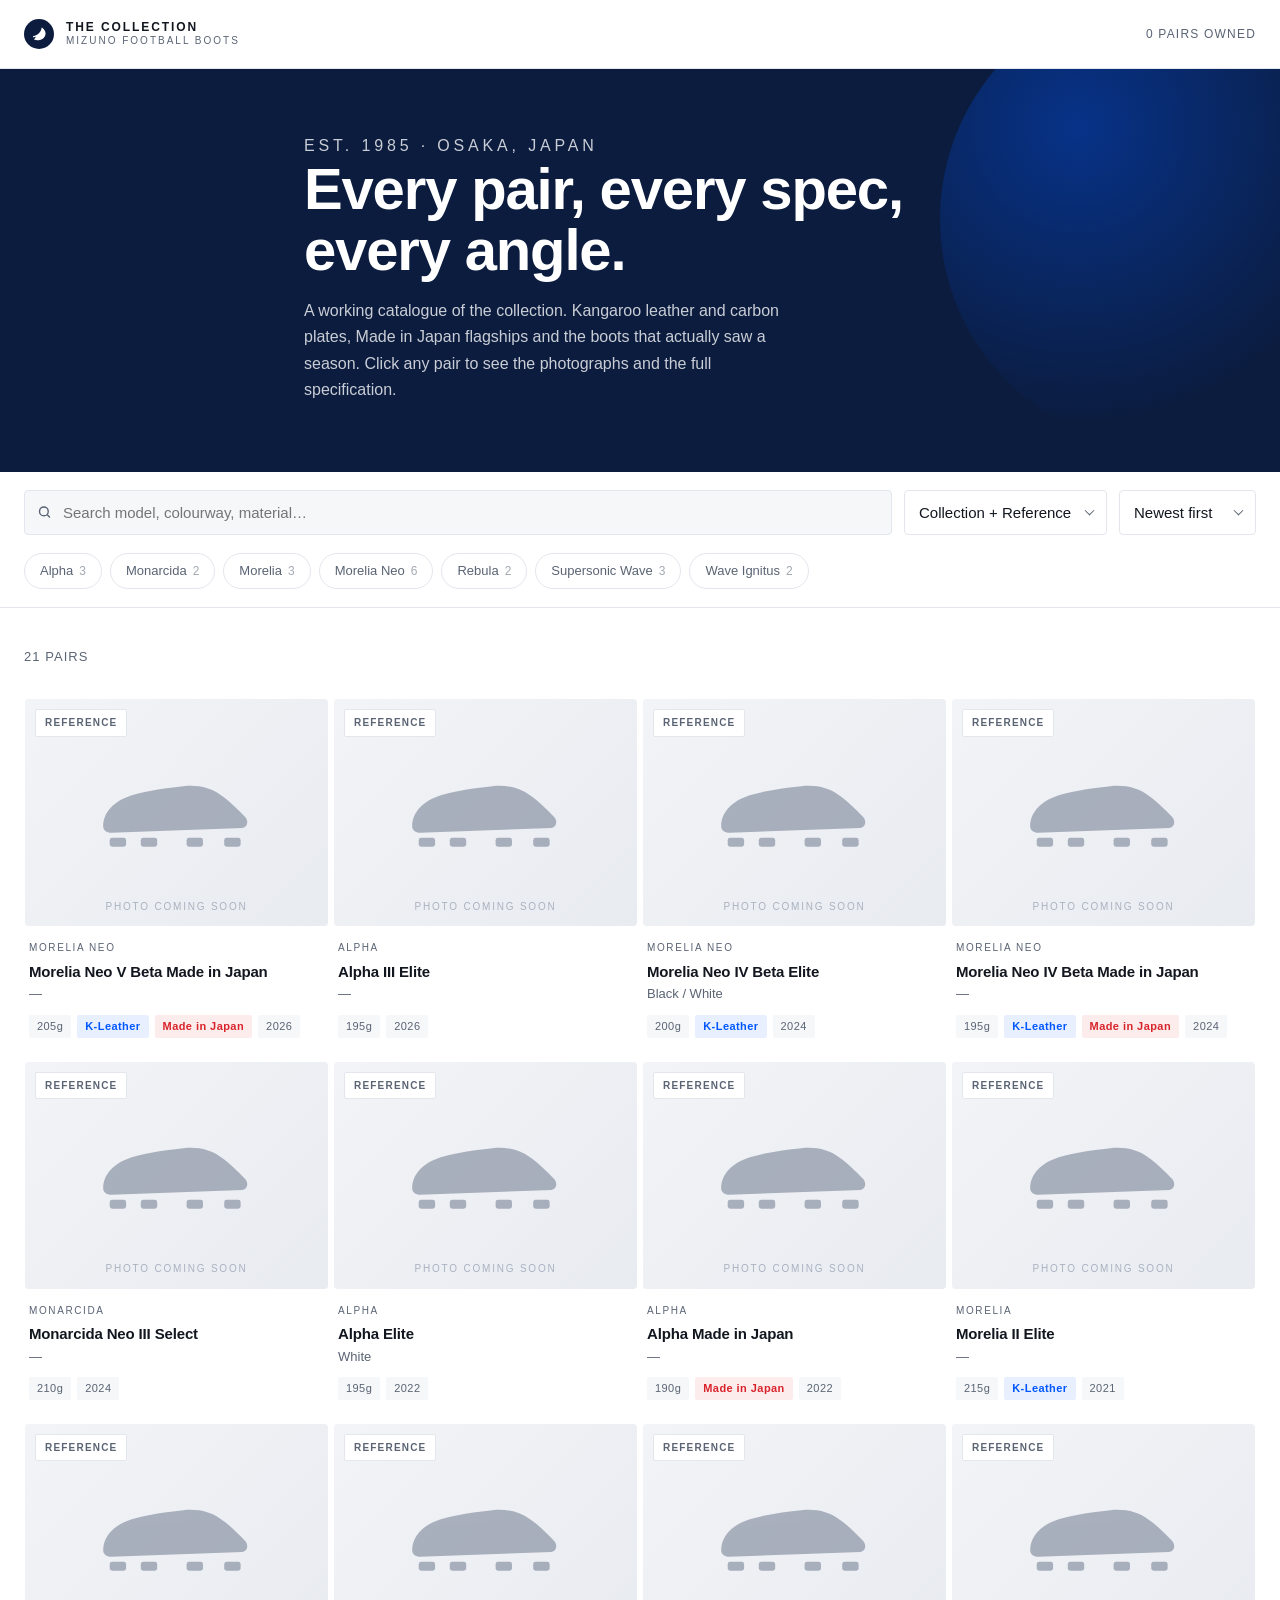
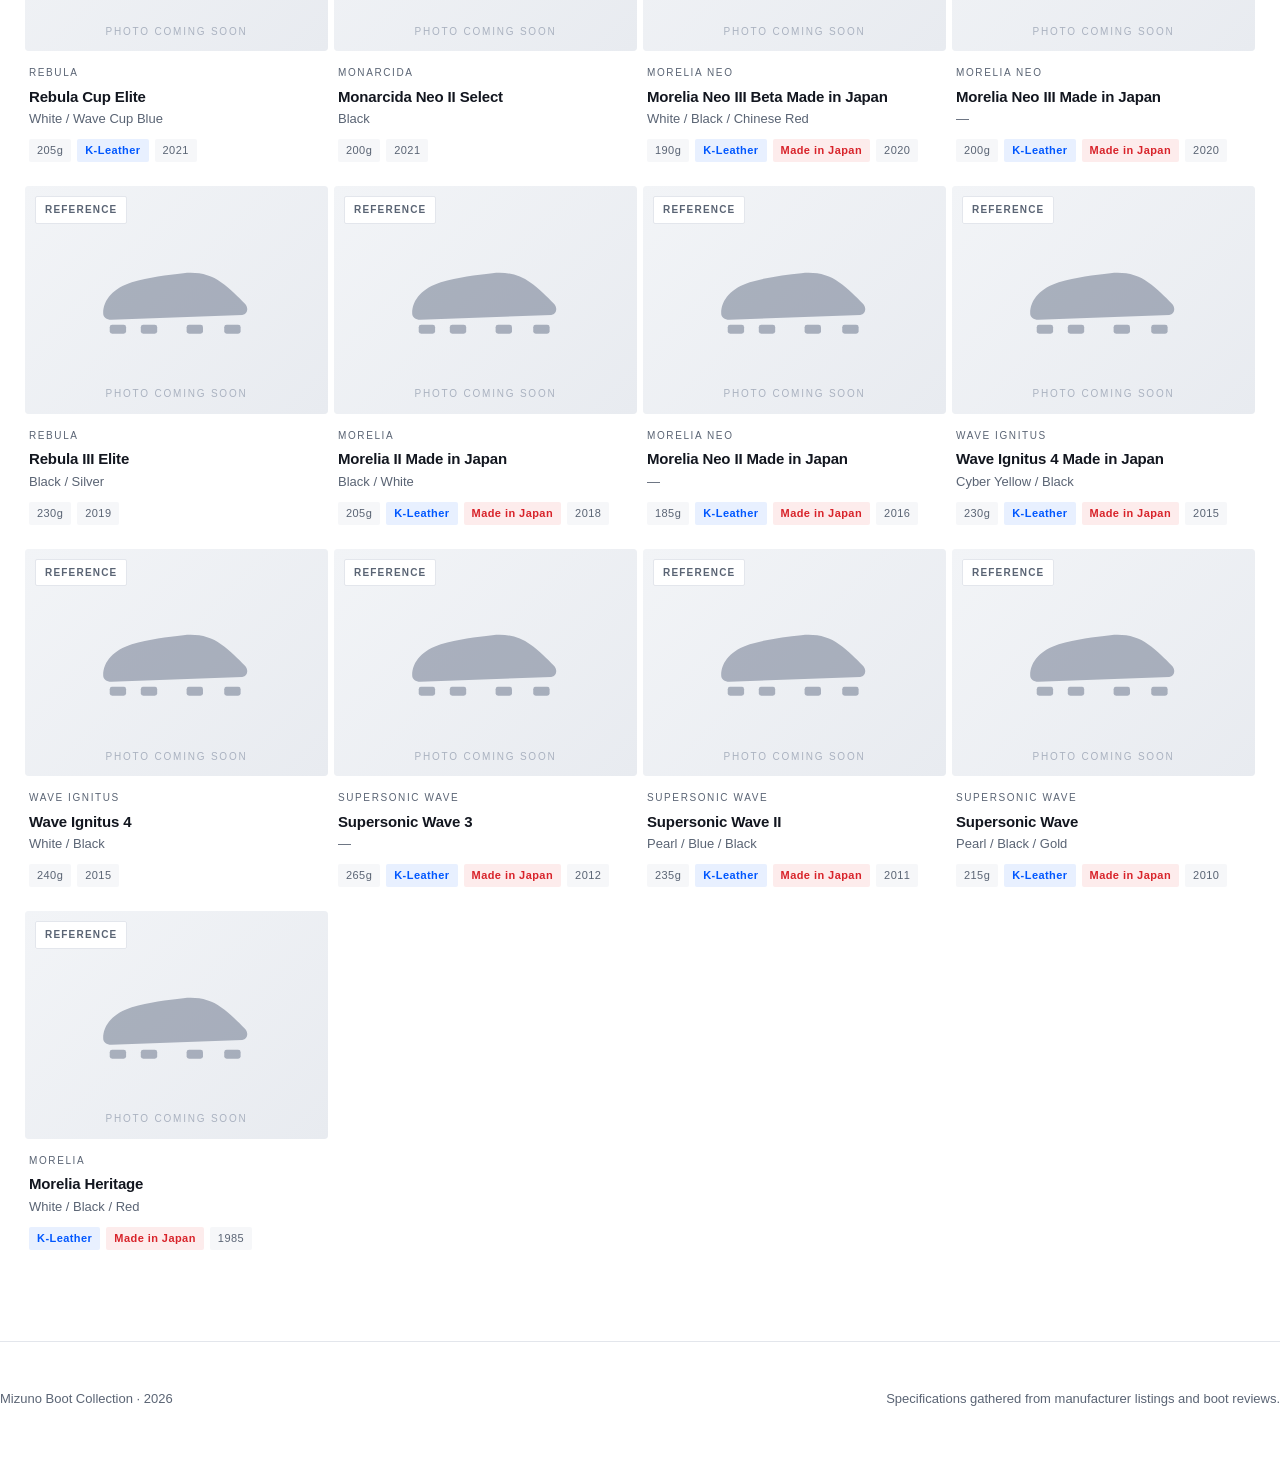
==== index.html @ 8a69a02f "Build the boot collection catalogue site A static, dependency-free site that presents the collection" ====
<!doctype html>
<html lang="en">
<head>
<meta charset="utf-8">
<meta name="viewport" content="width=device-width, initial-scale=1">
<title>Mizuno Boot Collection</title>
<meta name="description" content="A catalogue of a Mizuno football boot collection, with full specifications for every pair.">
<link rel="stylesheet" href="assets/css/styles.css">
</head>
<body>

<header class="masthead">
  <div class="wrap masthead__bar">
    <a class="brand" href="index.html">
      <span class="brand__mark" data-mark></span>
      <span class="brand__text">
        The Collection
        <span>Mizuno Football Boots</span>
      </span>
    </a>
    <p class="masthead__count"><span data-owned-count>0 pairs</span> owned</p>
  </div>
</header>

<section class="hero">
  <div class="wrap hero__inner">
    <p class="hero__eyebrow">Est. 1985 &middot; Osaka, Japan</p>
    <h1>Every pair, every spec, every angle.</h1>
    <p>
      A working catalogue of the collection. Kangaroo leather and carbon plates,
      Made in Japan flagships and the boots that actually saw a season.
      Click any pair to see the photographs and the full specification.
    </p>
  </div>
</section>

<div class="toolbar">
  <div class="wrap">
    <div class="toolbar__inner">
      <div class="search">
        <span data-search-icon></span>
        <input id="q" type="search" placeholder="Search model, colourway, material…" autocomplete="off">
      </div>

      <div class="select">
        <select id="view" aria-label="Which boots to show">
          <option value="owned">My Collection</option>
          <option value="all">Collection + Reference</option>
          <option value="ref">Reference only</option>
        </select>
      </div>

      <div class="select">
        <select id="sort" aria-label="Sort by">
          <option value="year-desc">Newest first</option>
          <option value="year-asc">Oldest first</option>
          <option value="weight-asc">Lightest first</option>
          <option value="weight-desc">Heaviest first</option>
          <option value="name">Name A–Z</option>
        </select>
      </div>
    </div>

    <div class="chips" id="chips"></div>
  </div>
</div>

<main class="wrap">
  <div class="results">
    <p class="results__count" id="count"></p>
    <button class="results__clear" id="clear" hidden>Clear filters</button>
  </div>

  <div class="grid" id="grid"></div>

  <div class="empty" id="empty" hidden>
    <h2>Nothing matches that.</h2>
    <p>Try a different search, or switch the view to include reference models that are not in the collection yet.</p>
  </div>
</main>

<footer class="foot wrap">
  <p>Mizuno Boot Collection &middot; <span data-year></span></p>
  <p>Specifications gathered from manufacturer listings and boot reviews.</p>
</footer>

<script src="data/boots.js"></script>
<script src="assets/js/common.js"></script>
<script src="assets/js/index.js"></script>
</body>
</html>
---- assets/css/styles.css ----
/* ============================================================
   MIZUNO BOOT COLLECTION
   ============================================================ */

:root {
  --navy: #0b1c3f;
  --navy-deep: #050f24;
  --ink: #12161f;
  --ink-soft: #5a6474;
  --line: #e3e6ec;
  --line-soft: #eef0f4;
  --paper: #ffffff;
  --ground: #f6f7f9;
  --accent: #0057ff;
  --accent-soft: #e8f0ff;
  --red: #d8232a;

  --max: 1400px;
  --radius: 4px;
  --shadow-sm: 0 1px 2px rgba(11, 28, 63, .06);
  --shadow-md: 0 8px 30px rgba(11, 28, 63, .10);

  --sans: "Helvetica Neue", Inter, -apple-system, BlinkMacSystemFont, "Segoe UI", Arial, sans-serif;
}

* { box-sizing: border-box; }

html { -webkit-text-size-adjust: 100%; }

body {
  margin: 0;
  font-family: var(--sans);
  color: var(--ink);
  background: var(--paper);
  font-size: 15px;
  line-height: 1.55;
  -webkit-font-smoothing: antialiased;
}

img { max-width: 100%; display: block; }

/* Author rules set display on some of these elements, which would otherwise
   beat the user-agent rule for [hidden]. Make the attribute win. */
[hidden] { display: none !important; }
a { color: inherit; text-decoration: none; }
button { font: inherit; cursor: pointer; }

.wrap {
  max-width: var(--max);
  margin: 0 auto;
  padding: 0 24px;
}

/* ------------------------------------------------- header */

.masthead {
  border-bottom: 1px solid var(--line);
  background: var(--paper);
  position: sticky;
  top: 0;
  z-index: 50;
}

.masthead__bar {
  display: flex;
  align-items: center;
  justify-content: space-between;
  gap: 24px;
  height: 68px;
}

.brand {
  display: flex;
  align-items: center;
  gap: 12px;
  letter-spacing: .16em;
  text-transform: uppercase;
  font-size: 12px;
  font-weight: 700;
}

.brand__mark {
  width: 30px;
  height: 30px;
  flex: none;
  display: grid;
  place-items: center;
  background: var(--navy);
  color: #fff;
  border-radius: 50%;
}

.brand__mark svg { width: 17px; height: 17px; }

.brand__text { line-height: 1.25; }
.brand__text span {
  display: block;
  font-size: 10px;
  letter-spacing: .2em;
  color: var(--ink-soft);
  font-weight: 500;
}

.masthead__count {
  font-size: 12px;
  letter-spacing: .1em;
  text-transform: uppercase;
  color: var(--ink-soft);
}

/* ------------------------------------------------- hero */

.hero {
  background: var(--navy);
  color: #fff;
  padding: 64px 0 68px;
  position: relative;
  overflow: hidden;
}

.hero::after {
  content: "";
  position: absolute;
  right: -120px;
  top: -80px;
  width: 460px;
  height: 460px;
  border-radius: 50%;
  background: radial-gradient(circle at 30% 30%, rgba(0, 87, 255, .38), transparent 65%);
  pointer-events: none;
}

.hero__inner { position: relative; z-index: 1; max-width: 720px; }

.hero__eyebrow {
  font-size: 11px;
  letter-spacing: .24em;
  text-transform: uppercase;
  color: rgba(255, 255, 255, .62);
  margin: 0 0 18px;
}

.hero h1 {
  font-size: clamp(34px, 5.5vw, 58px);
  line-height: 1.04;
  letter-spacing: -.02em;
  margin: 0 0 18px;
  font-weight: 700;
}

.hero p {
  margin: 0;
  font-size: 16px;
  line-height: 1.65;
  color: rgba(255, 255, 255, .78);
  max-width: 56ch;
}

/* ------------------------------------------------- toolbar */

.toolbar {
  border-bottom: 1px solid var(--line);
  background: var(--paper);
  padding: 18px 0;
}

.toolbar__inner {
  display: flex;
  flex-wrap: wrap;
  align-items: center;
  gap: 12px;
}

.search {
  flex: 1 1 240px;
  min-width: 0;
  position: relative;
}

.search input {
  width: 100%;
  font: inherit;
  padding: 10px 14px 10px 38px;
  border: 1px solid var(--line);
  border-radius: var(--radius);
  background: var(--ground);
  color: var(--ink);
  outline: none;
}

.search input:focus {
  border-color: var(--accent);
  background: var(--paper);
  box-shadow: 0 0 0 3px var(--accent-soft);
}

.search svg {
  position: absolute;
  left: 13px;
  top: 50%;
  transform: translateY(-50%);
  width: 15px;
  height: 15px;
  color: var(--ink-soft);
  pointer-events: none;
}

.select {
  position: relative;
  flex: none;
}

.select select {
  appearance: none;
  font: inherit;
  padding: 10px 34px 10px 14px;
  border: 1px solid var(--line);
  border-radius: var(--radius);
  background: var(--paper);
  color: var(--ink);
  outline: none;
  cursor: pointer;
}

.select select:focus {
  border-color: var(--accent);
  box-shadow: 0 0 0 3px var(--accent-soft);
}

.select::after {
  content: "";
  position: absolute;
  right: 14px;
  top: 50%;
  width: 6px;
  height: 6px;
  border-right: 1.5px solid var(--ink-soft);
  border-bottom: 1.5px solid var(--ink-soft);
  transform: translateY(-70%) rotate(45deg);
  pointer-events: none;
}

/* ------------------------------------------------- filter chips */

.chips {
  display: flex;
  flex-wrap: wrap;
  gap: 8px;
  padding: 18px 0 0;
}

.chip {
  border: 1px solid var(--line);
  background: var(--paper);
  border-radius: 100px;
  padding: 7px 15px;
  font-size: 13px;
  color: var(--ink-soft);
  transition: all .14s ease;
  white-space: nowrap;
}

.chip:hover { border-color: var(--ink-soft); color: var(--ink); }

.chip[aria-pressed="true"] {
  background: var(--navy);
  border-color: var(--navy);
  color: #fff;
}

.chip__n {
  font-variant-numeric: tabular-nums;
  opacity: .55;
  margin-left: 6px;
  font-size: 12px;
}

/* ------------------------------------------------- results bar */

.results {
  display: flex;
  align-items: baseline;
  justify-content: space-between;
  gap: 16px;
  padding: 26px 0 18px;
  flex-wrap: wrap;
}

.results__count {
  font-size: 13px;
  letter-spacing: .08em;
  text-transform: uppercase;
  color: var(--ink-soft);
}

.results__clear {
  border: 0;
  background: none;
  padding: 0;
  font-size: 13px;
  color: var(--accent);
  text-decoration: underline;
  text-underline-offset: 3px;
}

/* ------------------------------------------------- grid */

.grid {
  display: grid;
  grid-template-columns: repeat(auto-fill, minmax(258px, 1fr));
  gap: 4px 4px;
  padding-bottom: 72px;
}

.card {
  display: flex;
  flex-direction: column;
  background: var(--paper);
  border: 1px solid transparent;
  border-radius: var(--radius);
  padding: 0 0 18px;
  transition: border-color .16s ease, box-shadow .16s ease, transform .16s ease;
  position: relative;
}

.card:hover {
  border-color: var(--line);
  box-shadow: var(--shadow-md);
  transform: translateY(-2px);
  z-index: 2;
}

.card__media {
  position: relative;
  aspect-ratio: 4 / 3;
  background: var(--ground);
  border-radius: var(--radius);
  overflow: hidden;
  margin-bottom: 14px;
}

.card__media img {
  width: 100%;
  height: 100%;
  object-fit: cover;
  transition: opacity .25s ease, transform .5s ease;
}

.card__media img.is-alt { position: absolute; inset: 0; opacity: 0; }
.card:hover .card__media img.is-alt { opacity: 1; }
.card:hover .card__media img.is-main { transform: scale(1.02); }

.card__flag {
  position: absolute;
  left: 10px;
  top: 10px;
  z-index: 2;
  font-size: 10px;
  letter-spacing: .12em;
  text-transform: uppercase;
  font-weight: 700;
  padding: 5px 9px;
  border-radius: 2px;
  background: var(--navy);
  color: #fff;
}

.card__flag--ref { background: #fff; color: var(--ink-soft); border: 1px solid var(--line); }

.card__shots {
  position: absolute;
  right: 10px;
  bottom: 10px;
  z-index: 2;
  display: flex;
  align-items: center;
  gap: 5px;
  font-size: 11px;
  color: var(--ink-soft);
  background: rgba(255, 255, 255, .92);
  border-radius: 100px;
  padding: 4px 9px;
}

.card__shots svg { width: 12px; height: 12px; }

.card__body { padding: 0 4px; }

.card__line {
  font-size: 10px;
  letter-spacing: .16em;
  text-transform: uppercase;
  color: var(--ink-soft);
  margin: 0 0 6px;
}

.card__name {
  font-size: 15px;
  font-weight: 600;
  letter-spacing: -.01em;
  margin: 0 0 3px;
  line-height: 1.3;
}

.card__colorway {
  font-size: 13px;
  color: var(--ink-soft);
  margin: 0 0 10px;
  min-height: 20px;
}

.card__meta {
  display: flex;
  flex-wrap: wrap;
  gap: 6px;
}

.tag {
  font-size: 11px;
  letter-spacing: .04em;
  padding: 3px 8px;
  border-radius: 2px;
  background: var(--ground);
  color: var(--ink-soft);
  white-space: nowrap;
}

.tag--mij { background: #fdecec; color: var(--red); font-weight: 600; }
.tag--k { background: var(--accent-soft); color: var(--accent); font-weight: 600; }

/* ------------------------------------------------- placeholder art */

.ph {
  width: 100%;
  height: 100%;
  display: grid;
  place-items: center;
  background:
    linear-gradient(135deg, #f2f4f7 0%, #e8ebf0 100%);
  position: relative;
}

.ph svg { width: 54%; max-width: 190px; opacity: .3; color: var(--navy); }

.ph__label {
  position: absolute;
  bottom: 12px;
  left: 0;
  right: 0;
  text-align: center;
  font-size: 10px;
  letter-spacing: .18em;
  text-transform: uppercase;
  color: #aab2c0;
}

/* ------------------------------------------------- empty state */

.empty {
  padding: 90px 20px 120px;
  text-align: center;
  color: var(--ink-soft);
}

.empty h2 {
  font-size: 19px;
  color: var(--ink);
  margin: 0 0 8px;
  font-weight: 600;
}

.empty p { margin: 0 auto; max-width: 44ch; }

/* ============================================================
   DETAIL PAGE
   ============================================================ */

.crumbs {
  padding: 22px 0;
  font-size: 13px;
  color: var(--ink-soft);
  display: flex;
  align-items: center;
  gap: 8px;
}

.crumbs a:hover { color: var(--accent); text-decoration: underline; text-underline-offset: 3px; }
.crumbs span { opacity: .5; }

.detail {
  display: grid;
  grid-template-columns: minmax(0, 1.25fr) minmax(0, 1fr);
  gap: 56px;
  padding-bottom: 40px;
  align-items: start;
}

/* ------------- gallery ------------- */

.gallery { position: sticky; top: 92px; }

.stage {
  position: relative;
  aspect-ratio: 4 / 3;
  background: var(--ground);
  border-radius: var(--radius);
  overflow: hidden;
}

.stage img {
  width: 100%;
  height: 100%;
  object-fit: cover;
}

.stage__nav {
  position: absolute;
  top: 50%;
  transform: translateY(-50%);
  width: 40px;
  height: 40px;
  border-radius: 50%;
  border: 1px solid var(--line);
  background: rgba(255, 255, 255, .94);
  color: var(--ink);
  display: grid;
  place-items: center;
  box-shadow: var(--shadow-sm);
  transition: all .14s ease;
  z-index: 3;
}

.stage__nav:hover { background: #fff; border-color: var(--ink-soft); transform: translateY(-50%) scale(1.06); }
.stage__nav[disabled] { opacity: 0; pointer-events: none; }
.stage__nav svg { width: 15px; height: 15px; }
.stage__nav--prev { left: 14px; }
.stage__nav--next { right: 14px; }

.stage__counter {
  position: absolute;
  right: 14px;
  bottom: 14px;
  z-index: 3;
  font-size: 12px;
  font-variant-numeric: tabular-nums;
  background: rgba(255, 255, 255, .94);
  border-radius: 100px;
  padding: 5px 12px;
  color: var(--ink-soft);
}

.thumbs {
  display: flex;
  gap: 8px;
  margin-top: 10px;
  overflow-x: auto;
  padding-bottom: 4px;
  scrollbar-width: thin;
}

.thumb {
  flex: none;
  width: 82px;
  aspect-ratio: 1;
  border-radius: var(--radius);
  overflow: hidden;
  border: 2px solid transparent;
  background: var(--ground);
  padding: 0;
  transition: border-color .14s ease;
}

.thumb img { width: 100%; height: 100%; object-fit: cover; }
.thumb:hover { border-color: var(--line); }
.thumb[aria-current="true"] { border-color: var(--navy); }

/* ------------- info column ------------- */

.info__line {
  font-size: 11px;
  letter-spacing: .2em;
  text-transform: uppercase;
  color: var(--ink-soft);
  margin: 0 0 10px;
}

.info h1 {
  font-size: clamp(26px, 3.4vw, 38px);
  line-height: 1.1;
  letter-spacing: -.02em;
  margin: 0 0 8px;
  font-weight: 700;
}

.info__colorway {
  font-size: 16px;
  color: var(--ink-soft);
  margin: 0 0 20px;
}

.info__tags {
  display: flex;
  flex-wrap: wrap;
  gap: 7px;
  margin-bottom: 26px;
}

.info__desc {
  font-size: 15.5px;
  line-height: 1.72;
  color: #333a48;
  margin: 0 0 32px;
  padding-bottom: 32px;
  border-bottom: 1px solid var(--line);
}

.block { margin-bottom: 34px; }

.block h2 {
  font-size: 11px;
  letter-spacing: .2em;
  text-transform: uppercase;
  color: var(--ink-soft);
  margin: 0 0 16px;
  font-weight: 700;
}

.specs { width: 100%; border-collapse: collapse; }

.specs tr { border-bottom: 1px solid var(--line-soft); }
.specs tr:first-child { border-top: 1px solid var(--line-soft); }

.specs th {
  text-align: left;
  font-weight: 500;
  color: var(--ink-soft);
  padding: 12px 16px 12px 0;
  width: 40%;
  vertical-align: top;
  font-size: 14px;
}

.specs td {
  padding: 12px 0;
  vertical-align: top;
  font-size: 14px;
}

.techlist { list-style: none; margin: 0; padding: 0; }

.techlist li {
  position: relative;
  padding: 0 0 0 22px;
  margin-bottom: 10px;
  font-size: 14.5px;
  line-height: 1.6;
}

.techlist li::before {
  content: "";
  position: absolute;
  left: 2px;
  top: 9px;
  width: 5px;
  height: 5px;
  border-radius: 50%;
  background: var(--accent);
}

.notes {
  background: var(--ground);
  border-left: 3px solid var(--navy);
  border-radius: 0 var(--radius) var(--radius) 0;
  padding: 20px 22px;
  font-size: 14.5px;
  line-height: 1.7;
  white-space: pre-line;
}

.notes--empty { color: #9aa3b2; font-style: italic; border-left-color: var(--line); }

/* ------------- pager ------------- */

.pager {
  display: grid;
  grid-template-columns: 1fr 1fr;
  gap: 4px;
  border-top: 1px solid var(--line);
  margin-top: 20px;
  padding: 40px 0 80px;
}

.pager a {
  display: flex;
  align-items: center;
  gap: 14px;
  padding: 18px;
  border: 1px solid var(--line);
  border-radius: var(--radius);
  transition: all .15s ease;
}

.pager a:hover { border-color: var(--navy); box-shadow: var(--shadow-sm); }
.pager a.is-next { flex-direction: row-reverse; text-align: right; }

.pager__thumb {
  width: 58px;
  height: 58px;
  flex: none;
  border-radius: 3px;
  overflow: hidden;
  background: var(--ground);
}

.pager__thumb img { width: 100%; height: 100%; object-fit: cover; }
.pager__dir {
  font-size: 10px;
  letter-spacing: .16em;
  text-transform: uppercase;
  color: var(--ink-soft);
  margin: 0 0 3px;
}
.pager__name { font-size: 14px; font-weight: 600; margin: 0; line-height: 1.35; }

/* ------------------------------------------------- lightbox */

.lightbox {
  position: fixed;
  inset: 0;
  z-index: 200;
  background: rgba(5, 15, 36, .95);
  display: grid;
  place-items: center;
  padding: 40px;
}

.lightbox[hidden] { display: none; }
.lightbox img { max-width: 100%; max-height: 86vh; object-fit: contain; border-radius: var(--radius); }

.lightbox__close {
  position: absolute;
  top: 20px;
  right: 24px;
  width: 44px;
  height: 44px;
  border-radius: 50%;
  border: 1px solid rgba(255, 255, 255, .25);
  background: transparent;
  color: #fff;
  display: grid;
  place-items: center;
}

.lightbox__close:hover { background: rgba(255, 255, 255, .12); }
.lightbox__close svg { width: 18px; height: 18px; }

.lightbox__nav {
  position: absolute;
  top: 50%;
  transform: translateY(-50%);
  width: 48px;
  height: 48px;
  border-radius: 50%;
  border: 1px solid rgba(255, 255, 255, .25);
  background: transparent;
  color: #fff;
  display: grid;
  place-items: center;
}

.lightbox__nav:hover { background: rgba(255, 255, 255, .12); }
.lightbox__nav svg { width: 18px; height: 18px; }
.lightbox__nav--prev { left: 24px; }
.lightbox__nav--next { right: 24px; }

/* ------------------------------------------------- footer */

.foot {
  border-top: 1px solid var(--line);
  padding: 34px 0 56px;
  font-size: 13px;
  color: var(--ink-soft);
  display: flex;
  justify-content: space-between;
  gap: 20px;
  flex-wrap: wrap;
}

/* ------------------------------------------------- responsive */

@media (max-width: 960px) {
  .detail { grid-template-columns: 1fr; gap: 34px; }
  .gallery { position: static; }
}

@media (max-width: 640px) {
  .wrap { padding: 0 16px; }
  .hero { padding: 44px 0 48px; }
  .grid { grid-template-columns: repeat(auto-fill, minmax(158px, 1fr)); gap: 18px 12px; }
  .card__media { margin-bottom: 10px; }
  .card__name { font-size: 14px; }
  .pager { grid-template-columns: 1fr; }
  .masthead__count { display: none; }
  .toolbar__inner > .select { flex: 1 1 auto; }
  .toolbar__inner > .select select { width: 100%; }
}

@media (prefers-reduced-motion: reduce) {
  * { transition: none !important; animation: none !important; }
}
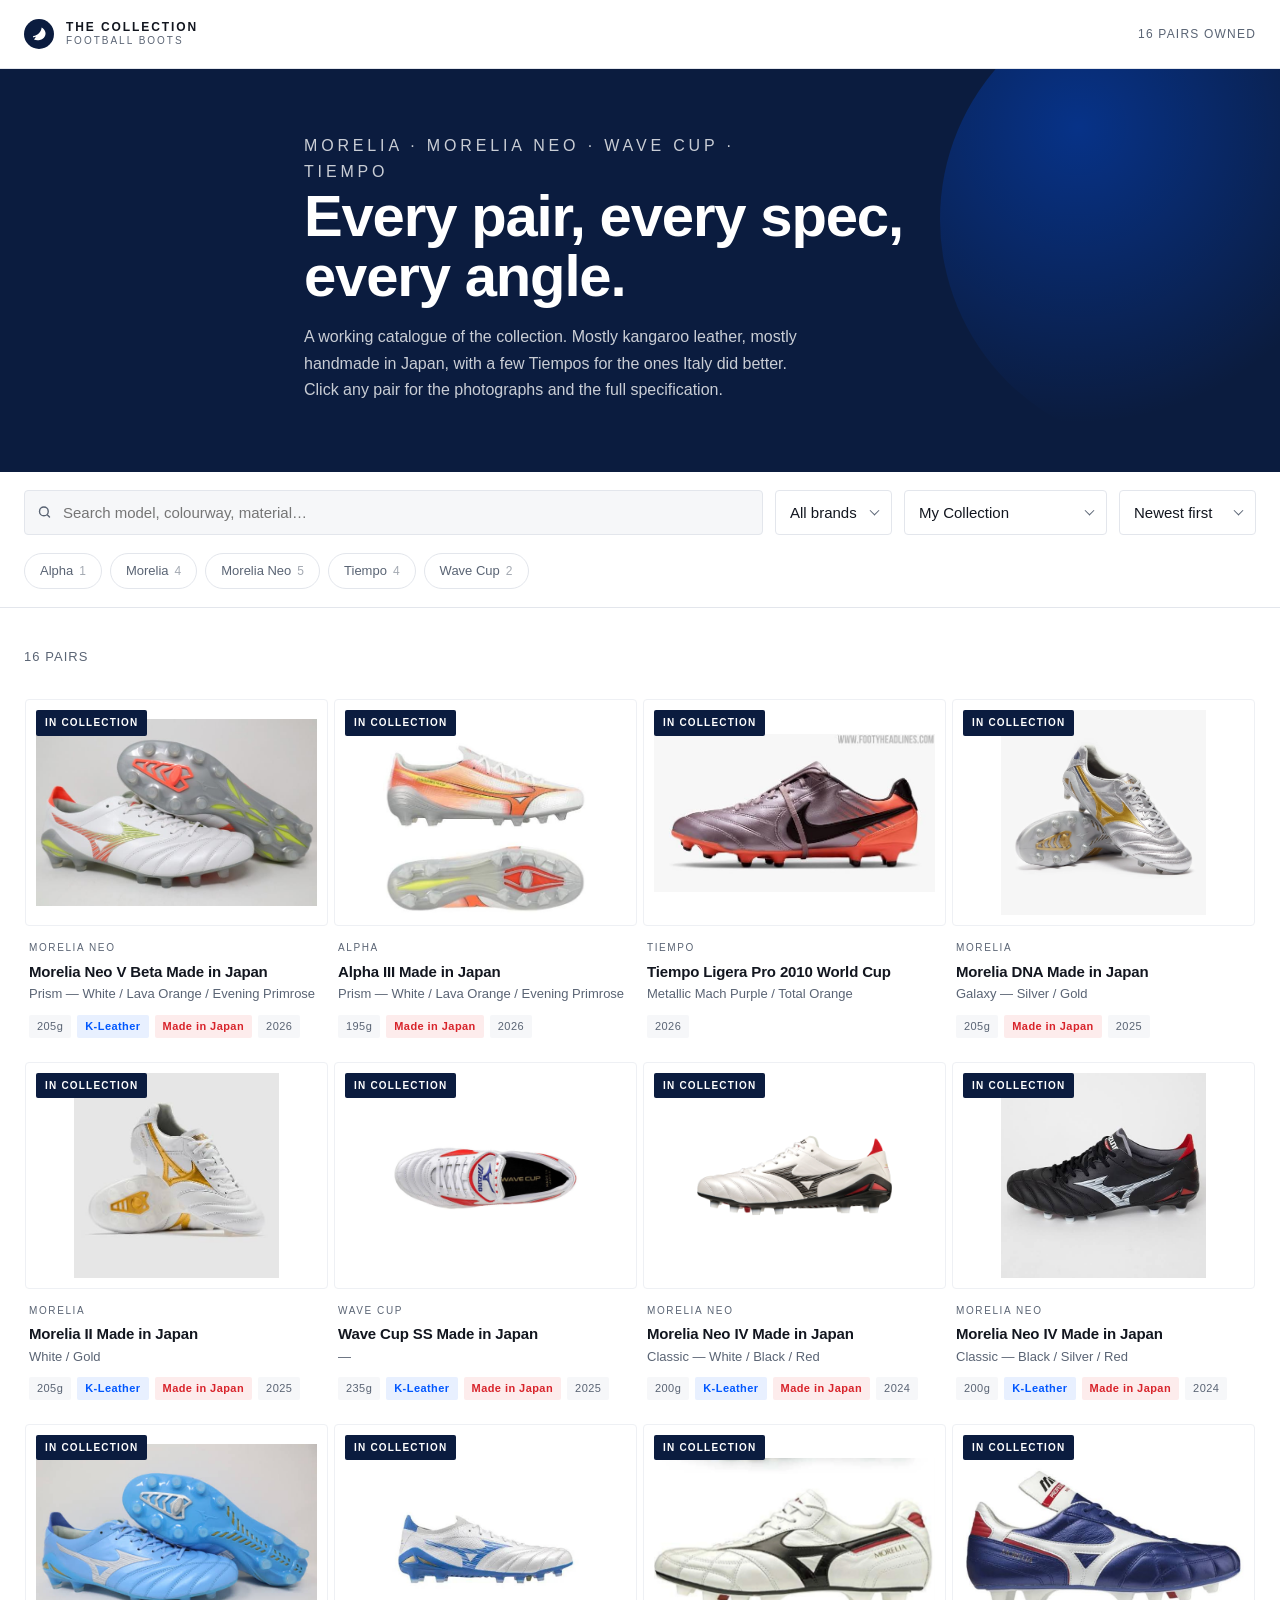
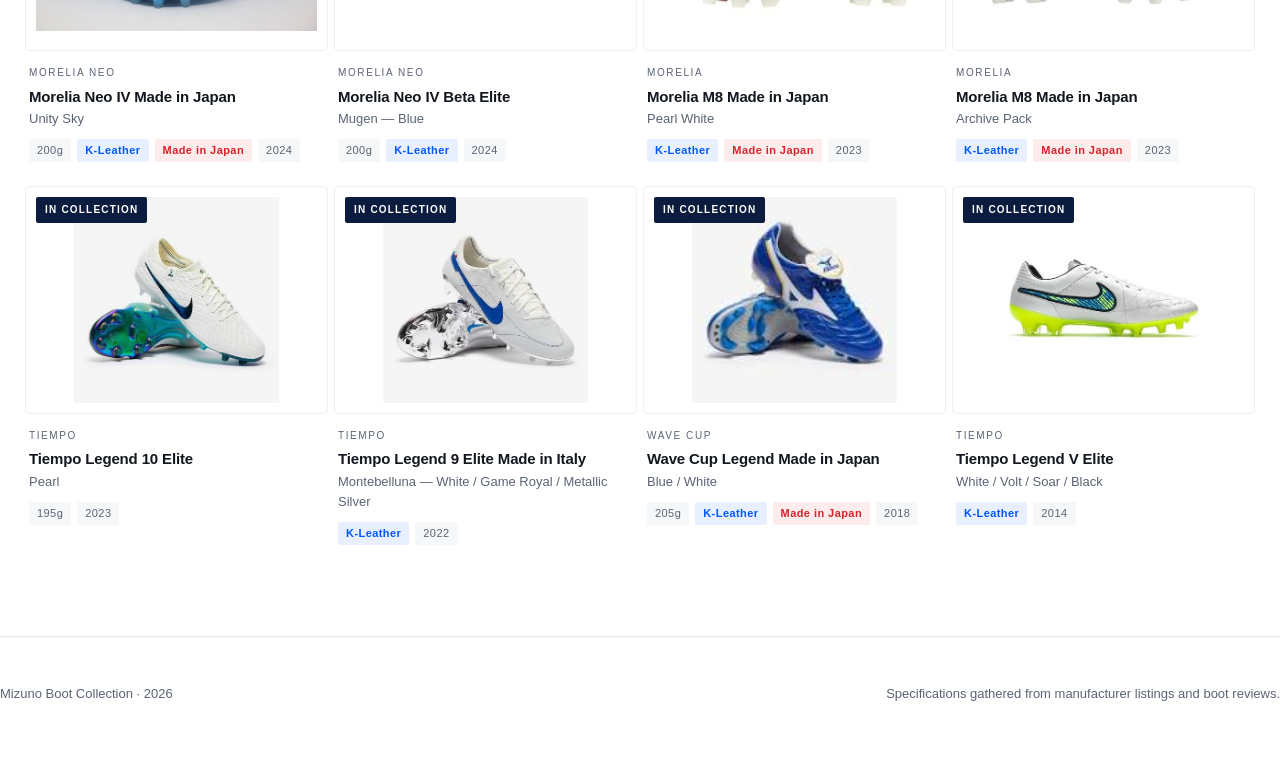
==== commit dbd98c60: "Replace the seed catalogue with the real collection Sixteen pairs, each with a photograph and resear" ====
--- a/index.html
+++ b/index.html
@@ -15,7 +15,7 @@
       <span class="brand__mark" data-mark></span>
       <span class="brand__text">
         The Collection
-        <span>Mizuno Football Boots</span>
+        <span>Football Boots</span>
       </span>
     </a>
     <p class="masthead__count"><span data-owned-count>0 pairs</span> owned</p>
@@ -24,12 +24,12 @@
 
 <section class="hero">
   <div class="wrap hero__inner">
-    <p class="hero__eyebrow">Est. 1985 &middot; Osaka, Japan</p>
+    <p class="hero__eyebrow">Morelia &middot; Morelia Neo &middot; Wave Cup &middot; Tiempo</p>
     <h1>Every pair, every spec, every angle.</h1>
     <p>
-      A working catalogue of the collection. Kangaroo leather and carbon plates,
-      Made in Japan flagships and the boots that actually saw a season.
-      Click any pair to see the photographs and the full specification.
+      A working catalogue of the collection. Mostly kangaroo leather, mostly
+      handmade in Japan, with a few Tiempos for the ones Italy did better.
+      Click any pair for the photographs and the full specification.
     </p>
   </div>
 </section>
@@ -40,6 +40,12 @@
       <div class="search">
         <span data-search-icon></span>
         <input id="q" type="search" placeholder="Search model, colourway, material…" autocomplete="off">
+      </div>
+
+      <div class="select">
+        <select id="brand" aria-label="Filter by brand">
+          <option value="">All brands</option>
+        </select>
       </div>
 
       <div class="select">
--- a/assets/css/styles.css
+++ b/assets/css/styles.css
@@ -333,16 +333,22 @@
 .card__media {
   position: relative;
   aspect-ratio: 4 / 3;
-  background: var(--ground);
+  /* White, because the product shots are cut out on white and any tint
+     would show their edges as a visible rectangle. */
+  background: #fff;
+  border: 1px solid var(--line-soft);
   border-radius: var(--radius);
   overflow: hidden;
   margin-bottom: 14px;
 }
 
+/* Product photography arrives at every aspect ratio and is usually shot on
+   white, so fit the whole boot in the frame rather than cropping it. */
 .card__media img {
   width: 100%;
   height: 100%;
-  object-fit: cover;
+  object-fit: contain;
+  padding: 10px;
   transition: opacity .25s ease, transform .5s ease;
 }
 
@@ -502,7 +508,8 @@
 .stage {
   position: relative;
   aspect-ratio: 4 / 3;
-  background: var(--ground);
+  background: #fff;
+  border: 1px solid var(--line-soft);
   border-radius: var(--radius);
   overflow: hidden;
 }
@@ -510,7 +517,8 @@
 .stage img {
   width: 100%;
   height: 100%;
-  object-fit: cover;
+  object-fit: contain;
+  padding: 20px;
 }
 
 .stage__nav {
@@ -564,15 +572,22 @@
   aspect-ratio: 1;
   border-radius: var(--radius);
   overflow: hidden;
-  border: 2px solid transparent;
-  background: var(--ground);
+  border: 2px solid var(--line-soft);
+  background: #fff;
   padding: 0;
   transition: border-color .14s ease;
 }
 
-.thumb img { width: 100%; height: 100%; object-fit: cover; }
+.thumb img { width: 100%; height: 100%; object-fit: contain; padding: 5px; }
 .thumb:hover { border-color: var(--line); }
 .thumb[aria-current="true"] { border-color: var(--navy); }
+
+.gallery__note {
+  margin: 12px 0 0;
+  font-size: 12px;
+  color: #9aa3b2;
+  letter-spacing: .01em;
+}
 
 /* ------------- info column ------------- */
 
@@ -712,7 +727,7 @@
   background: var(--ground);
 }
 
-.pager__thumb img { width: 100%; height: 100%; object-fit: cover; }
+.pager__thumb img { width: 100%; height: 100%; object-fit: contain; padding: 4px; }
 .pager__dir {
   font-size: 10px;
   letter-spacing: .16em;
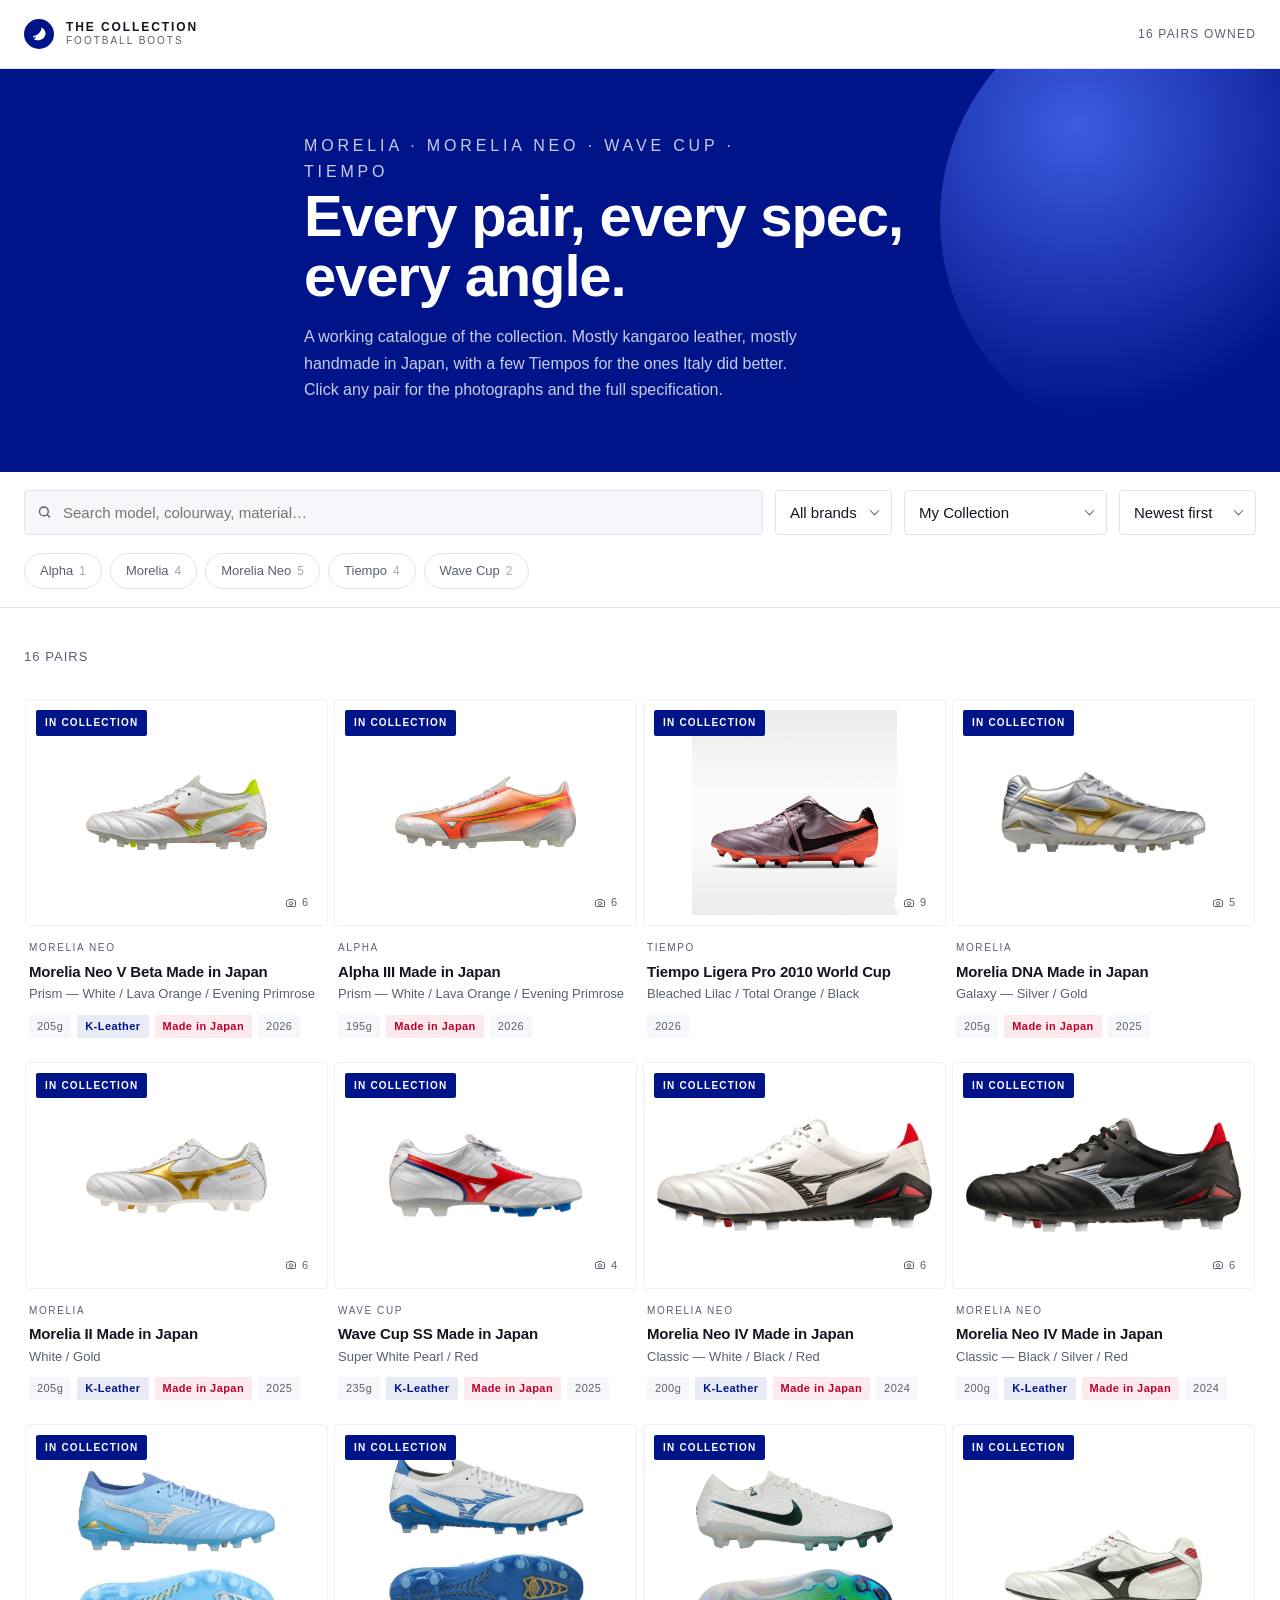
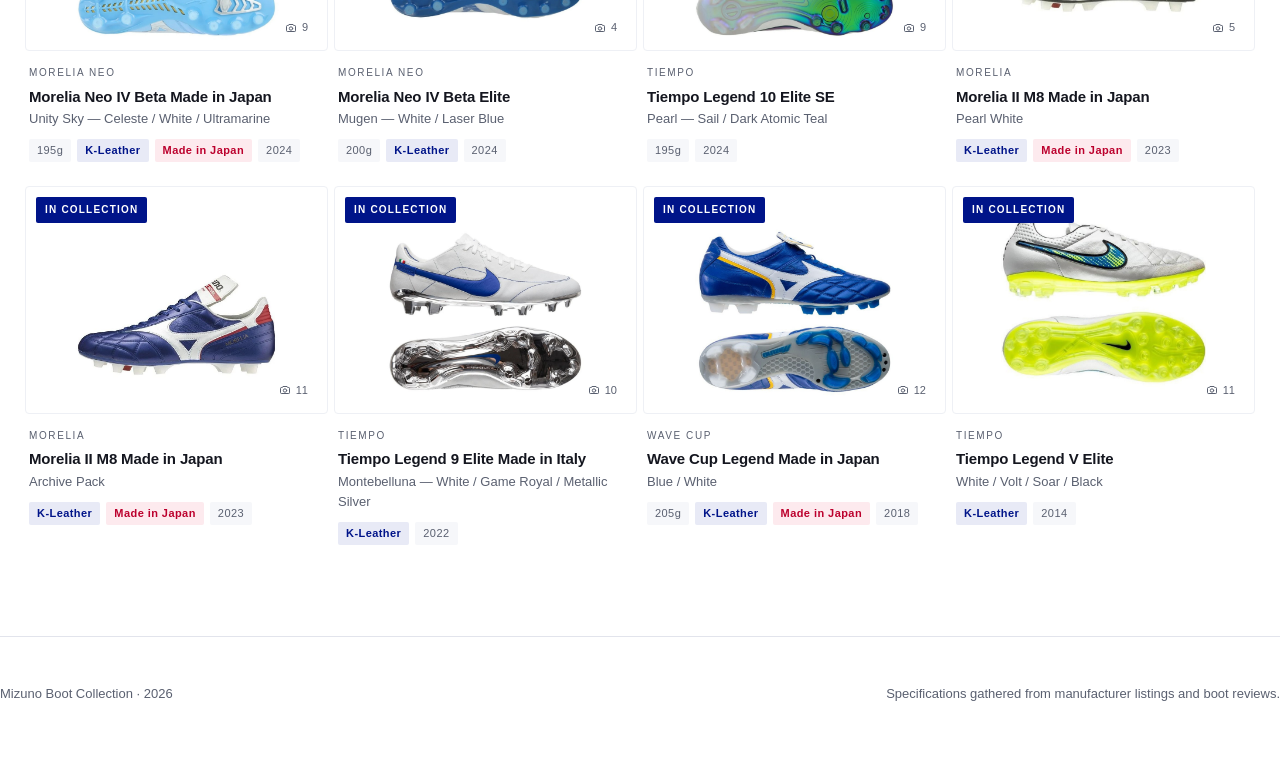
==== commit 108b1c86: "Rebrand to Mizuno blue and prepare for GitHub Pages Mizuno's palette is a single colour, #001489, un" ====
--- a/index.html
+++ b/index.html
@@ -5,6 +5,8 @@
 <meta name="viewport" content="width=device-width, initial-scale=1">
 <title>Mizuno Boot Collection</title>
 <meta name="description" content="A catalogue of a Mizuno football boot collection, with full specifications for every pair.">
+<link rel="icon" href="assets/favicon.svg" type="image/svg+xml">
+<meta name="theme-color" content="#001489">
 <link rel="stylesheet" href="assets/css/styles.css">
 </head>
 <body>
--- a/assets/css/styles.css
+++ b/assets/css/styles.css
@@ -3,22 +3,31 @@
    ============================================================ */
 
 :root {
-  --navy: #0b1c3f;
-  --navy-deep: #050f24;
-  --ink: #12161f;
-  --ink-soft: #5a6474;
-  --line: #e3e6ec;
-  --line-soft: #eef0f4;
+  /* Mizuno's brand palette is a single colour: blue #001489, chosen in 1993
+     to stand for confidence. Everything blue below is that value or a tint
+     of it, so the site never invents a second brand colour. */
+  --mizuno: #001489;
+  --mizuno-deep: #000b4d;   /* pressed states, lightbox ground */
+  --mizuno-lift: #2b44b5;   /* hover, one step up from the brand blue */
+  --mizuno-glow: #3d5ce0;   /* the hero's light source only */
+  --mizuno-soft: #e8eaf6;   /* tinted surface: focus rings, K-Leather badge */
+
+  /* The one non-Mizuno colour, and it earns its place: hinomaru red marks
+     the pairs actually built in Japan. */
+  --hinomaru: #bc002d;
+  --hinomaru-soft: #fdeaee;
+
+  --ink: #14161f;
+  --ink-soft: #5a6070;
+  --line: #e2e4ec;
+  --line-soft: #eef0f5;
   --paper: #ffffff;
-  --ground: #f6f7f9;
-  --accent: #0057ff;
-  --accent-soft: #e8f0ff;
-  --red: #d8232a;
+  --ground: #f6f7fa;
 
   --max: 1400px;
   --radius: 4px;
-  --shadow-sm: 0 1px 2px rgba(11, 28, 63, .06);
-  --shadow-md: 0 8px 30px rgba(11, 28, 63, .10);
+  --shadow-sm: 0 1px 2px rgba(0, 20, 137, .07);
+  --shadow-md: 0 8px 30px rgba(0, 20, 137, .12);
 
   --sans: "Helvetica Neue", Inter, -apple-system, BlinkMacSystemFont, "Segoe UI", Arial, sans-serif;
 }
@@ -85,7 +94,7 @@
   flex: none;
   display: grid;
   place-items: center;
-  background: var(--navy);
+  background: var(--mizuno);
   color: #fff;
   border-radius: 50%;
 }
@@ -111,7 +120,7 @@
 /* ------------------------------------------------- hero */
 
 .hero {
-  background: var(--navy);
+  background: var(--mizuno);
   color: #fff;
   padding: 64px 0 68px;
   position: relative;
@@ -126,7 +135,7 @@
   width: 460px;
   height: 460px;
   border-radius: 50%;
-  background: radial-gradient(circle at 30% 30%, rgba(0, 87, 255, .38), transparent 65%);
+  background: radial-gradient(circle at 30% 30%, var(--mizuno-glow), transparent 65%);
   pointer-events: none;
 }
 
@@ -189,9 +198,9 @@
 }
 
 .search input:focus {
-  border-color: var(--accent);
+  border-color: var(--mizuno);
   background: var(--paper);
-  box-shadow: 0 0 0 3px var(--accent-soft);
+  box-shadow: 0 0 0 3px var(--mizuno-soft);
 }
 
 .search svg {
@@ -223,8 +232,8 @@
 }
 
 .select select:focus {
-  border-color: var(--accent);
-  box-shadow: 0 0 0 3px var(--accent-soft);
+  border-color: var(--mizuno);
+  box-shadow: 0 0 0 3px var(--mizuno-soft);
 }
 
 .select::after {
@@ -263,8 +272,8 @@
 .chip:hover { border-color: var(--ink-soft); color: var(--ink); }
 
 .chip[aria-pressed="true"] {
-  background: var(--navy);
-  border-color: var(--navy);
+  background: var(--mizuno);
+  border-color: var(--mizuno);
   color: #fff;
 }
 
@@ -298,7 +307,7 @@
   background: none;
   padding: 0;
   font-size: 13px;
-  color: var(--accent);
+  color: var(--mizuno);
   text-decoration: underline;
   text-underline-offset: 3px;
 }
@@ -367,7 +376,7 @@
   font-weight: 700;
   padding: 5px 9px;
   border-radius: 2px;
-  background: var(--navy);
+  background: var(--mizuno);
   color: #fff;
 }
 
@@ -431,8 +440,8 @@
   white-space: nowrap;
 }
 
-.tag--mij { background: #fdecec; color: var(--red); font-weight: 600; }
-.tag--k { background: var(--accent-soft); color: var(--accent); font-weight: 600; }
+.tag--mij { background: var(--hinomaru-soft); color: var(--hinomaru); font-weight: 600; }
+.tag--k { background: var(--mizuno-soft); color: var(--mizuno); font-weight: 600; }
 
 /* ------------------------------------------------- placeholder art */
 
@@ -446,7 +455,7 @@
   position: relative;
 }
 
-.ph svg { width: 54%; max-width: 190px; opacity: .3; color: var(--navy); }
+.ph svg { width: 54%; max-width: 190px; opacity: .3; color: var(--mizuno); }
 
 .ph__label {
   position: absolute;
@@ -490,7 +499,7 @@
   gap: 8px;
 }
 
-.crumbs a:hover { color: var(--accent); text-decoration: underline; text-underline-offset: 3px; }
+.crumbs a:hover { color: var(--mizuno); text-decoration: underline; text-underline-offset: 3px; }
 .crumbs span { opacity: .5; }
 
 .detail {
@@ -503,7 +512,7 @@
 
 /* ------------- gallery ------------- */
 
-.gallery { position: sticky; top: 92px; }
+.gallery { position: sticky; top: 92px; min-width: 0; }
 
 .stage {
   position: relative;
@@ -580,7 +589,7 @@
 
 .thumb img { width: 100%; height: 100%; object-fit: contain; padding: 5px; }
 .thumb:hover { border-color: var(--line); }
-.thumb[aria-current="true"] { border-color: var(--navy); }
+.thumb[aria-current="true"] { border-color: var(--mizuno); }
 
 .gallery__note {
   margin: 12px 0 0;
@@ -679,12 +688,12 @@
   width: 5px;
   height: 5px;
   border-radius: 50%;
-  background: var(--accent);
+  background: var(--mizuno);
 }
 
 .notes {
   background: var(--ground);
-  border-left: 3px solid var(--navy);
+  border-left: 3px solid var(--mizuno);
   border-radius: 0 var(--radius) var(--radius) 0;
   padding: 20px 22px;
   font-size: 14.5px;
@@ -715,7 +724,7 @@
   transition: all .15s ease;
 }
 
-.pager a:hover { border-color: var(--navy); box-shadow: var(--shadow-sm); }
+.pager a:hover { border-color: var(--mizuno); box-shadow: var(--shadow-sm); }
 .pager a.is-next { flex-direction: row-reverse; text-align: right; }
 
 .pager__thumb {
@@ -743,7 +752,7 @@
   position: fixed;
   inset: 0;
   z-index: 200;
-  background: rgba(5, 15, 36, .95);
+  background: rgba(0, 11, 77, .96);
   display: grid;
   place-items: center;
   padding: 40px;
@@ -804,7 +813,9 @@
 /* ------------------------------------------------- responsive */
 
 @media (max-width: 960px) {
-  .detail { grid-template-columns: 1fr; gap: 34px; }
+  /* minmax(0, 1fr), not 1fr: a bare 1fr track refuses to shrink below its
+     content, so the scrolling thumbnail rail would widen the whole page. */
+  .detail { grid-template-columns: minmax(0, 1fr); gap: 34px; }
   .gallery { position: static; }
 }
 
@@ -823,3 +834,41 @@
 @media (prefers-reduced-motion: reduce) {
   * { transition: none !important; animation: none !important; }
 }
+
+/* ============================================================
+   BRAND POLISH
+   Hover and focus states, all drawn from the single Mizuno blue.
+   ============================================================ */
+
+.results__clear:hover { color: var(--mizuno-lift); }
+
+.chip[aria-pressed="true"]:hover {
+  background: var(--mizuno-deep);
+  border-color: var(--mizuno-deep);
+}
+
+.card:hover { border-color: var(--mizuno-soft); }
+
+.stage__nav:hover {
+  border-color: var(--mizuno);
+  color: var(--mizuno);
+}
+
+.thumb:hover { border-color: var(--mizuno-soft); }
+
+.pager a:hover .pager__name { color: var(--mizuno); }
+
+/* Keyboard users get an unmistakable ring; mouse users never see it. */
+a:focus-visible,
+button:focus-visible,
+select:focus-visible,
+input:focus-visible {
+  outline: 2px solid var(--mizuno);
+  outline-offset: 2px;
+  border-radius: 2px;
+}
+
+::selection {
+  background: var(--mizuno);
+  color: #fff;
+}
